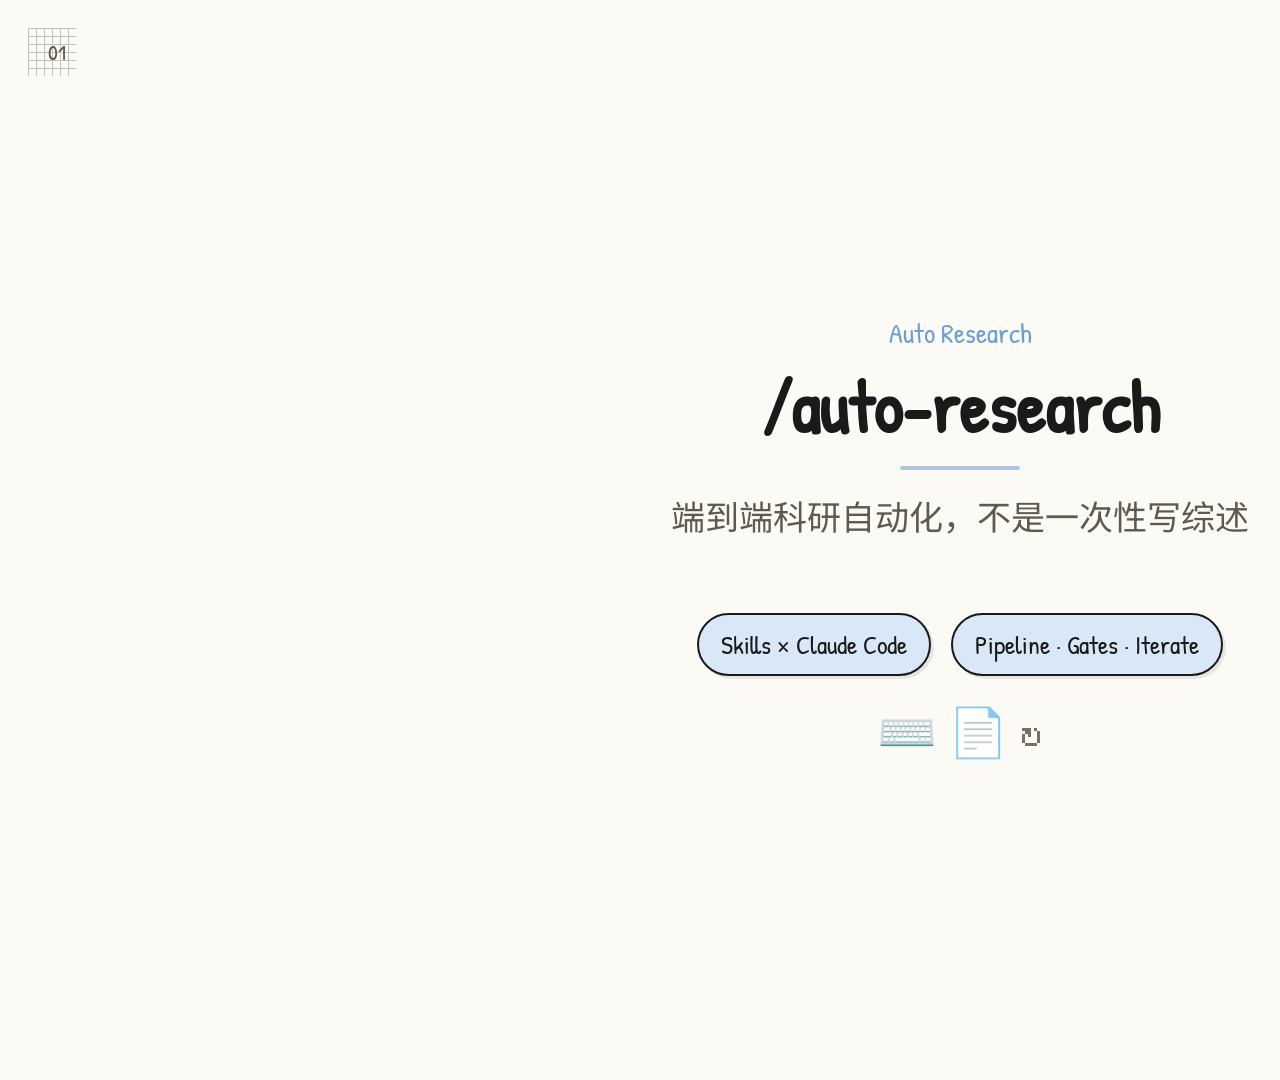
==== deck/slides/01-cover.html @ 323e33b6 "Add hand-drawn HTML deck for auto-research talk. Seven-slide viewer with keyboard nav, Irish folk au" ====
<!DOCTYPE html>
<html lang="zh-CN">
<head>
<meta charset="UTF-8">
<title>01 · 封面</title>
<link rel="stylesheet" href="../shared/fonts.css">
<link rel="stylesheet" href="../shared/handdrawn.css">
</head>
<body>
<div class="page-num">01</div>
<div class="slide-main">
  <div class="kicker">Auto Research</div>
  <h1>/auto-research</h1>
  <p class="subtitle">端到端科研自动化，不是一次性写综述</p>
  <div class="tag-row">
    <span class="tag">Skills × Claude Code</span>
    <span class="tag">Pipeline · Gates · Iterate</span>
  </div>
  <div class="notebook-deco">⌨️ 📄 ↻</div>
</div>
<script src="../shared/nav-keys.js"></script>
</body>
</html>
---- deck/shared/fonts.css ----
@import url("https://fonts.googleapis.com/css2?family=Ma+Shan+Zheng&family=Noto+Sans+SC:wght@400;500;600;700&family=Patrick+Hand&display=swap");
---- deck/shared/handdrawn.css ----
/* Auto Research · hand-drawn deck tokens (huashu / ian-inspired) */
:root {
  --paper: #fbfaf5;
  --ink: #1a1a1a;
  --muted: #5f5a50;
  --blue: #d9e8f6;
  --green: #dcead6;
  --peach: #f5deb8;
  --lavender: #e4dcf4;
  --accent: #6b9fd4;
  --pad-x: 100px;
  --pad-y: 72px;
  --font-hand: "Patrick Hand", "Ma Shan Zheng", "Noto Sans SC", cursive;
  --font-body: "Noto Sans SC", system-ui, sans-serif;
}

html { font-size: 16px; }

body {
  width: 1920px;
  height: 1080px;
  margin: 0;
  padding: var(--pad-y) var(--pad-x);
  box-sizing: border-box;
  background: var(--paper);
  color: var(--ink);
  font-family: var(--font-body);
  font-size: 30px;
  line-height: 1.5;
  position: relative;
  overflow: hidden;
}

body::before,
body::after {
  content: "";
  position: absolute;
  width: 48px;
  height: 48px;
  opacity: 0.35;
  background:
    linear-gradient(var(--muted) 1px, transparent 1px) 0 0 / 8px 8px,
    linear-gradient(90deg, var(--muted) 1px, transparent 1px) 0 0 / 8px 8px;
  pointer-events: none;
}
body::before { top: 28px; left: 28px; }
body::after { bottom: 28px; right: 28px; }

.page-num {
  position: absolute;
  top: 36px;
  left: 48px;
  font-family: var(--font-hand);
  font-size: 22px;
  color: var(--muted);
}

.slide-main {
  position: relative;
  z-index: 1;
  height: 100%;
  display: flex;
  flex-direction: column;
  justify-content: center;
}

h1 {
  font-family: var(--font-hand);
  font-size: 72px;
  font-weight: 600;
  line-height: 1.15;
  margin: 0 0 20px;
  text-align: center;
}

h1::after {
  content: "";
  display: block;
  width: 120px;
  height: 4px;
  margin: 18px auto 0;
  background: var(--accent);
  border-radius: 2px;
  opacity: 0.55;
}

.subtitle {
  text-align: center;
  font-size: 34px;
  color: var(--muted);
  margin: 0 0 40px;
}

.kicker {
  text-align: center;
  font-family: var(--font-hand);
  font-size: 28px;
  color: var(--accent);
  margin-bottom: 12px;
}

.tag-row {
  display: flex;
  gap: 20px;
  justify-content: center;
  flex-wrap: wrap;
  margin-top: 32px;
}

.tag {
  font-family: var(--font-hand);
  font-size: 26px;
  padding: 10px 22px;
  border: 2px solid var(--ink);
  border-radius: 999px;
  background: var(--blue);
  box-shadow: 3px 3px 0 rgba(0,0,0,0.08);
}

.cols-2 {
  display: grid;
  grid-template-columns: 1fr 1fr;
  gap: 48px;
  align-items: center;
  margin-top: 24px;
}

.sketch-box {
  border: 2.5px solid var(--ink);
  border-radius: 18px;
  padding: 36px 32px;
  background: #fff;
  box-shadow: 6px 6px 0 rgba(0,0,0,0.06);
  min-height: 420px;
}

.sketch-box h2 {
  font-family: var(--font-hand);
  font-size: 40px;
  margin: 0 0 20px;
  padding-bottom: 10px;
  border-bottom: 2px dashed var(--muted);
}

.sketch-box ul {
  margin: 0;
  padding-left: 28px;
  font-size: 28px;
  line-height: 1.65;
}

.pipeline {
  display: flex;
  align-items: center;
  justify-content: center;
  gap: 8px;
  flex-wrap: wrap;
  margin: 40px 0;
}

.pipe-step {
  font-family: var(--font-hand);
  font-size: 26px;
  padding: 14px 18px;
  border: 2px solid var(--ink);
  border-radius: 12px;
  background: var(--green);
  white-space: nowrap;
}

.pipe-arrow {
  font-family: var(--font-hand);
  font-size: 28px;
  color: var(--muted);
}

.three-ideas {
  display: grid;
  grid-template-columns: repeat(3, 1fr);
  gap: 32px;
  margin-top: 36px;
}

.idea-card {
  text-align: center;
  padding: 36px 24px;
  border: 2.5px solid var(--ink);
  border-radius: 20px;
  background: #fff;
}
.idea-card:nth-child(1) { background: var(--blue); }
.idea-card:nth-child(2) { background: var(--peach); }
.idea-card:nth-child(3) { background: var(--lavender); }

.idea-card .icon {
  font-size: 56px;
  margin-bottom: 16px;
}
.idea-card h3 {
  font-family: var(--font-hand);
  font-size: 36px;
  margin: 0 0 12px;
}
.idea-card p {
  font-size: 24px;
  color: var(--muted);
  margin: 0;
}

.example-layout {
  display: grid;
  grid-template-columns: 1fr 1.2fr;
  gap: 40px;
  align-items: center;
}

.bubble {
  font-family: var(--font-hand);
  font-size: 34px;
  padding: 28px 32px;
  border: 2.5px solid var(--ink);
  border-radius: 24px;
  background: var(--lavender);
  position: relative;
}

.stack {
  display: flex;
  flex-direction: column;
  gap: 14px;
}
.stack-item {
  font-family: var(--font-hand);
  font-size: 26px;
  padding: 16px 24px;
  border: 2px solid var(--ink);
  border-radius: 12px;
  background: #fff;
  transform: rotate(-0.5deg);
}
.stack-item:nth-child(even) { transform: rotate(0.6deg); background: var(--green); }

.boundary-cols {
  display: grid;
  grid-template-columns: 1fr 1fr;
  gap: 40px;
  margin-top: 32px;
}
.boundary-cols h2 {
  font-family: var(--font-hand);
  font-size: 38px;
  margin-bottom: 16px;
}
.boundary-cols ul {
  font-size: 28px;
  line-height: 1.7;
}

/* closing + audio */
.closing-lines {
  text-align: center;
  font-family: var(--font-hand);
  font-size: 40px;
  line-height: 1.6;
  margin-bottom: 48px;
}

.play-wrap {
  text-align: center;
  margin-top: 24px;
}

#play-folk {
  font-family: var(--font-hand);
  font-size: 42px;
  padding: 20px 56px;
  border: 3px solid var(--ink);
  border-radius: 999px;
  background: var(--peach);
  cursor: pointer;
  box-shadow: 6px 6px 0 rgba(0,0,0,0.12);
  transition: transform 0.15s, box-shadow 0.15s;
}
#play-folk:hover {
  transform: translate(-2px, -2px);
  box-shadow: 8px 8px 0 rgba(0,0,0,0.14);
}
#play-folk.playing {
  background: var(--green);
}

.audio-hint {
  margin-top: 18px;
  font-size: 22px;
  color: var(--muted);
  font-family: var(--font-hand);
}

.hills {
  position: absolute;
  bottom: 80px;
  left: 0;
  right: 0;
  height: 120px;
  opacity: 0.2;
  pointer-events: none;
  background: url("data:image/svg+xml,%3Csvg xmlns='http://www.w3.org/2000/svg' viewBox='0 0 800 120'%3E%3Cpath d='M0 80 Q200 20 400 70 T800 50 L800 120 L0 120Z' fill='none' stroke='%236b9fd4' stroke-width='3'/%3E%3C/svg%3E") center bottom / 80% auto no-repeat;
}

.notebook-deco {
  text-align: center;
  margin: 20px auto 0;
  font-family: var(--font-hand);
  font-size: 48px;
  color: var(--muted);
  opacity: 0.85;
}
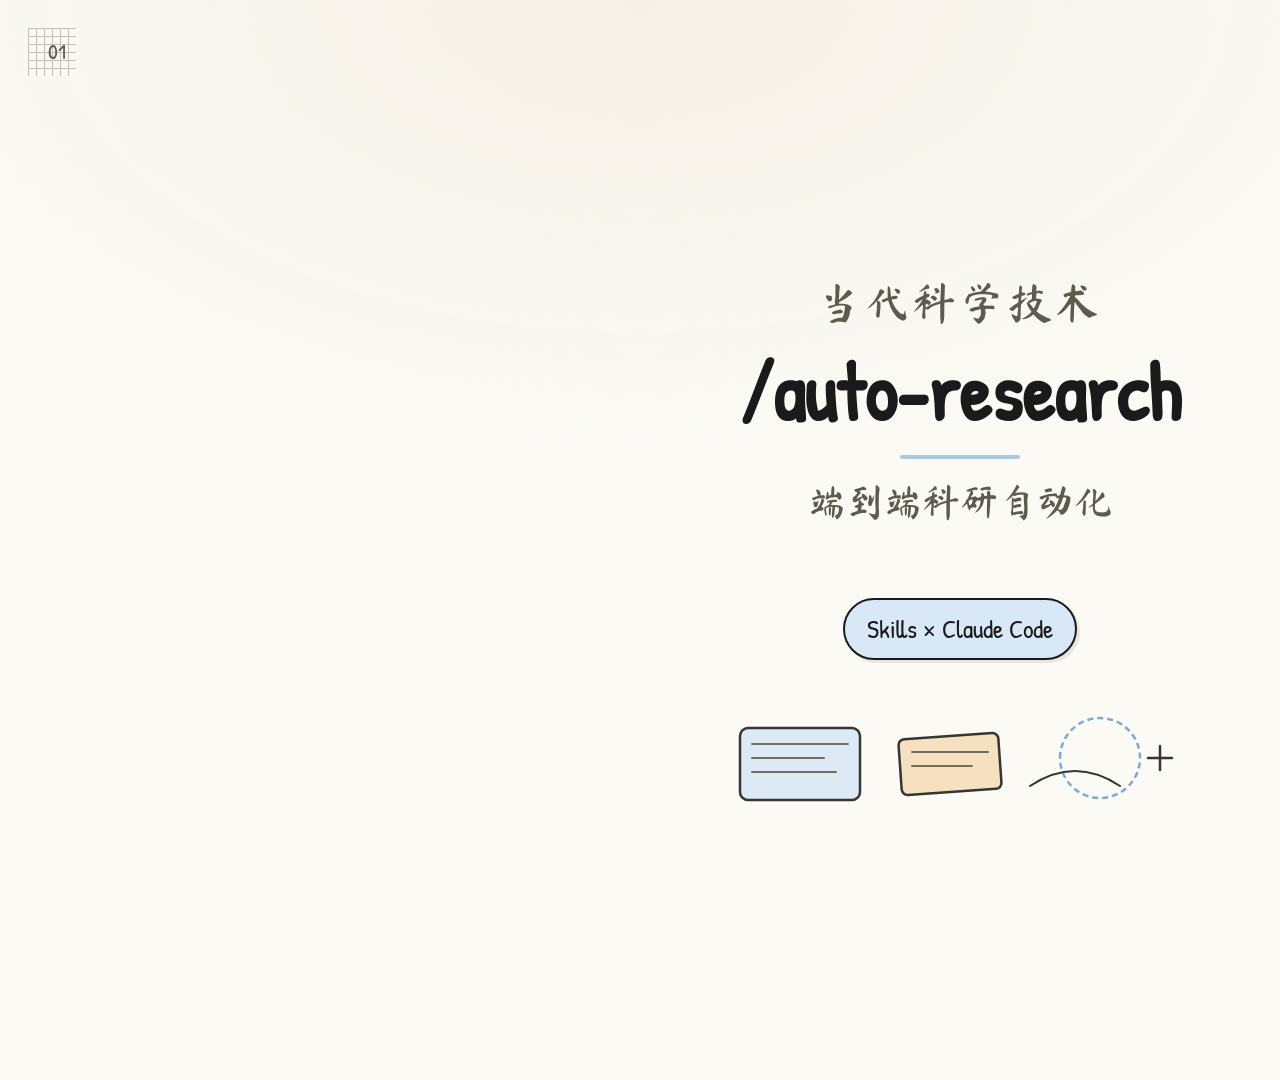
==== commit 4831bec1: "aa" ====
--- a/deck/slides/01-cover.html
+++ b/deck/slides/01-cover.html
@@ -9,14 +9,21 @@
 <body>
 <div class="page-num">01</div>
 <div class="slide-main">
-  <div class="kicker">Auto Research</div>
+  <p class="cover-series">当代科学技术</p>
   <h1>/auto-research</h1>
-  <p class="subtitle">端到端科研自动化，不是一次性写综述</p>
+  <p class="subtitle">端到端科研自动化</p>
   <div class="tag-row">
     <span class="tag">Skills × Claude Code</span>
-    <span class="tag">Pipeline · Gates · Iterate</span>
   </div>
-  <div class="notebook-deco">⌨️ 📄 ↻</div>
+  <svg class="cover-doodle" width="520" height="100" viewBox="0 0 520 100" fill="none" xmlns="http://www.w3.org/2000/svg" aria-hidden="true">
+    <rect x="40" y="20" width="120" height="72" rx="8" stroke="#1a1a1a" stroke-width="2.5" fill="#d9e8f6"/>
+  <path d="M52 36h96M52 50h72M52 64h84" stroke="#5f5a50" stroke-width="2" stroke-linecap="round"/>
+    <rect x="200" y="28" width="100" height="56" rx="6" stroke="#1a1a1a" stroke-width="2.5" fill="#f5deb8" transform="rotate(-4 250 56)"/>
+    <path d="M212 44h76M212 58h60" stroke="#5f5a50" stroke-width="2" stroke-linecap="round"/>
+    <path d="M360 50a40 40 0 1 1 80 0a40 40 0 1 1-80 0" stroke="#6b9fd4" stroke-width="2.5" fill="none" stroke-dasharray="6 4"/>
+    <path d="M448 50h24M460 38v24" stroke="#1a1a1a" stroke-width="2.5" stroke-linecap="round"/>
+    <path d="M330 78c30-20 60-20 90 0" stroke="#1a1a1a" stroke-width="2" fill="none" stroke-linecap="round"/>
+  </svg>
 </div>
 <script src="../shared/nav-keys.js"></script>
 </body>
--- a/deck/shared/handdrawn.css
+++ b/deck/shared/handdrawn.css
@@ -1,6 +1,7 @@
-/* Auto Research · hand-drawn deck tokens (huashu / ian-inspired) */
+/* Auto Research · hand-drawn deck (huashu / ian-inspired, keep tokens stable) */
 :root {
   --paper: #fbfaf5;
+  --paper-warm: #f6f1e8;
   --ink: #1a1a1a;
   --muted: #5f5a50;
   --blue: #d9e8f6;
@@ -8,10 +9,11 @@
   --peach: #f5deb8;
   --lavender: #e4dcf4;
   --accent: #6b9fd4;
-  --pad-x: 100px;
-  --pad-y: 72px;
+  --pad-x: 96px;
+  --pad-y: 64px;
   --font-hand: "Patrick Hand", "Ma Shan Zheng", "Noto Sans SC", cursive;
   --font-body: "Noto Sans SC", system-ui, sans-serif;
+  --shadow-sketch: 5px 5px 0 rgba(26, 26, 26, 0.07);
 }
 
 html { font-size: 16px; }
@@ -22,11 +24,13 @@
   margin: 0;
   padding: var(--pad-y) var(--pad-x);
   box-sizing: border-box;
-  background: var(--paper);
+  background:
+    radial-gradient(ellipse 120% 80% at 50% 0%, var(--paper-warm) 0%, transparent 55%),
+    var(--paper);
   color: var(--ink);
   font-family: var(--font-body);
-  font-size: 30px;
-  line-height: 1.5;
+  font-size: 32px;
+  line-height: 1.45;
   position: relative;
   overflow: hidden;
 }
@@ -66,10 +70,10 @@
 
 h1 {
   font-family: var(--font-hand);
-  font-size: 72px;
+  font-size: 80px;
   font-weight: 600;
-  line-height: 1.15;
-  margin: 0 0 20px;
+  line-height: 1.12;
+  margin: 0 0 16px;
   text-align: center;
 }
 
@@ -86,9 +90,10 @@
 
 .subtitle {
   text-align: center;
-  font-size: 34px;
-  color: var(--muted);
-  margin: 0 0 40px;
+  font-family: var(--font-hand);
+  font-size: 38px;
+  color: var(--muted);
+  margin: 0 0 36px;
 }
 
 .kicker {
@@ -145,9 +150,11 @@
 .sketch-box ul {
   margin: 0;
   padding-left: 28px;
-  font-size: 28px;
-  line-height: 1.65;
-}
+  font-family: var(--font-hand);
+  font-size: 34px;
+  line-height: 1.55;
+}
+.sketch-box li { margin-bottom: 0.35em; }
 
 .pipeline {
   display: flex;
@@ -315,3 +322,97 @@
   color: var(--muted);
   opacity: 0.85;
 }
+
+.cover-series {
+  text-align: center;
+  font-family: var(--font-hand);
+  font-size: 44px;
+  color: var(--muted);
+  margin: 0 0 12px;
+  letter-spacing: 0.08em;
+}
+
+/* cover doodle strip */
+.cover-doodle {
+  margin: 48px auto 0;
+  display: block;
+  opacity: 0.88;
+}
+
+/* demo intro (slide before world model) */
+.demo-intro .subtitle { margin-bottom: 48px; }
+.demo-flow {
+  display: flex;
+  align-items: center;
+  justify-content: center;
+  gap: 36px;
+  margin: 20px 0 40px;
+}
+.demo-step {
+  text-align: center;
+  padding: 32px 28px;
+  border: 2.5px solid var(--ink);
+  border-radius: 20px;
+  background: #fff;
+  box-shadow: var(--shadow-sketch);
+  min-width: 220px;
+}
+.demo-step:nth-child(1) { transform: rotate(-1deg); background: var(--lavender); }
+.demo-step:nth-child(3) { transform: rotate(0.6deg); background: var(--green); }
+.demo-step:nth-child(5) { transform: rotate(-0.5deg); background: var(--blue); }
+.demo-step p {
+  font-family: var(--font-hand);
+  font-size: 34px;
+  margin: 16px 0 0;
+}
+.demo-arrow {
+  font-family: var(--font-hand);
+  font-size: 48px;
+  color: var(--muted);
+}
+.demo-tease {
+  text-align: center;
+  font-family: var(--font-hand);
+  font-size: 32px;
+  color: var(--accent);
+  margin-top: 12px;
+}
+
+/* pipeline sketch ring */
+.pipe-ring {
+  position: relative;
+  margin: 32px auto 24px;
+  max-width: 1500px;
+}
+.pipe-ring .pipeline { margin: 0; gap: 6px; }
+.pipe-step {
+  font-size: 30px;
+  padding: 16px 20px;
+  box-shadow: var(--shadow-sketch);
+}
+.loop-sketch {
+  display: block;
+  margin: 12px auto 0;
+  opacity: 0.55;
+}
+
+/* idea cards — less text, bigger */
+.idea-card h3 { font-family: var(--font-hand); font-size: 42px; }
+.idea-card p { font-size: 28px; line-height: 1.4; }
+.idea-card .icon { font-size: 64px; }
+
+/* boundary — punchy short lines */
+.boundary-cols .sketch-box { min-height: 360px; }
+.boundary-cols h2 { font-family: var(--font-hand); font-size: 44px; }
+.boundary-cols ul {
+  font-family: var(--font-hand);
+  font-size: 34px;
+  padding-left: 24px;
+}
+.boundary-foot {
+  text-align: center;
+  font-family: var(--font-hand);
+  font-size: 30px;
+  color: var(--muted);
+  margin-top: 24px;
+}
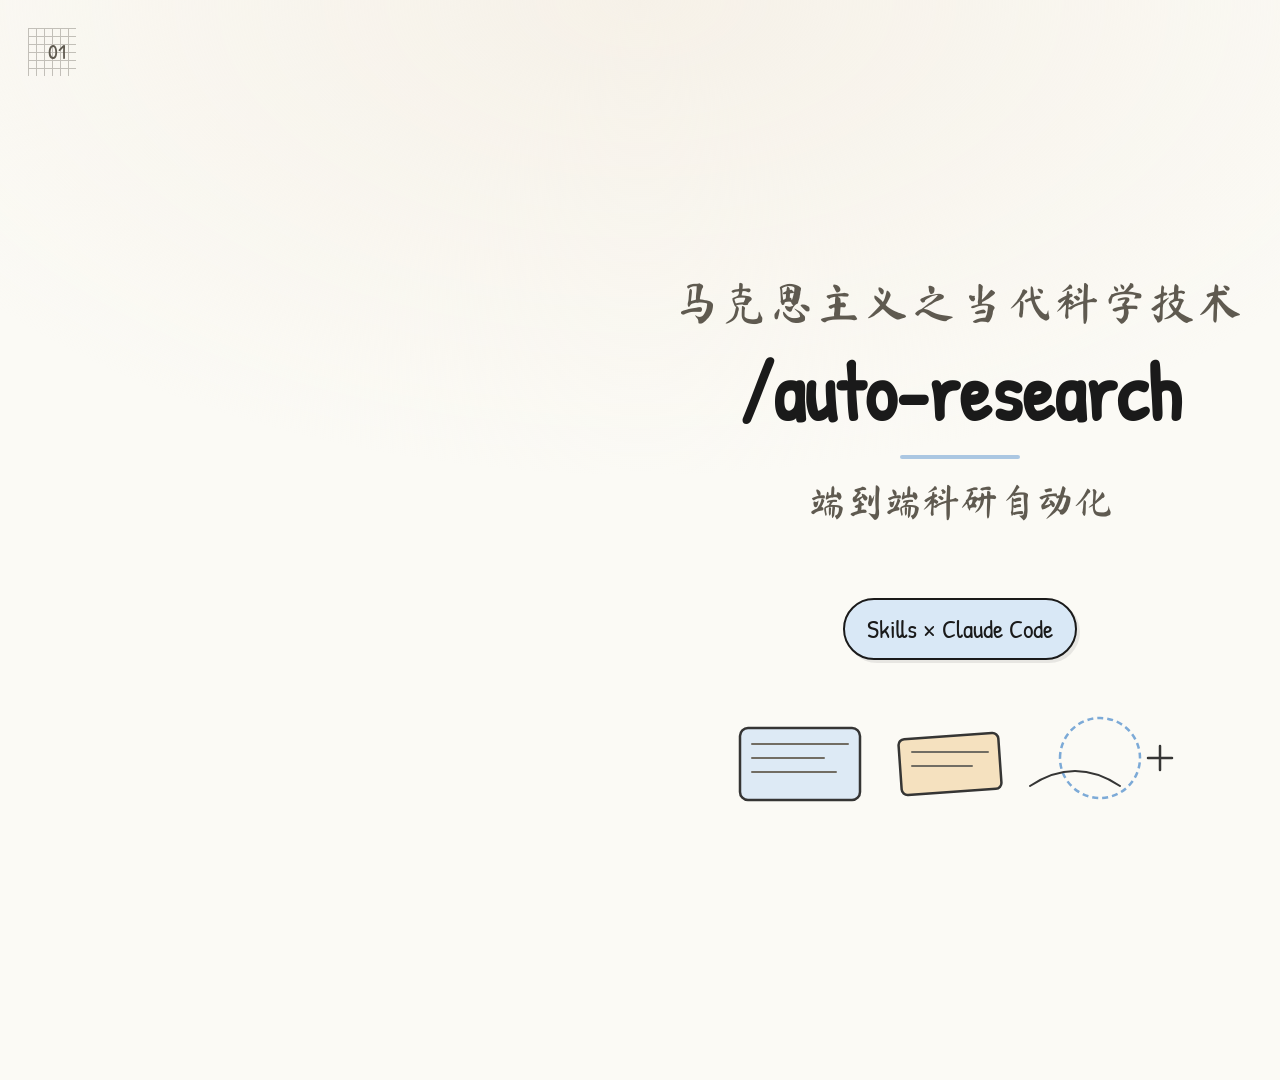
==== commit 2b04609e: "chore: sync deck slide cover changes Co-Authored-By: Claude Opus 4.8 <noreply@anthropic.com>" ====
--- a/deck/slides/01-cover.html
+++ b/deck/slides/01-cover.html
@@ -9,7 +9,7 @@
 <body>
 <div class="page-num">01</div>
 <div class="slide-main">
-  <p class="cover-series">当代科学技术</p>
+  <p class="cover-series">马克思主义之当代科学技术</p>
   <h1>/auto-research</h1>
   <p class="subtitle">端到端科研自动化</p>
   <div class="tag-row">
